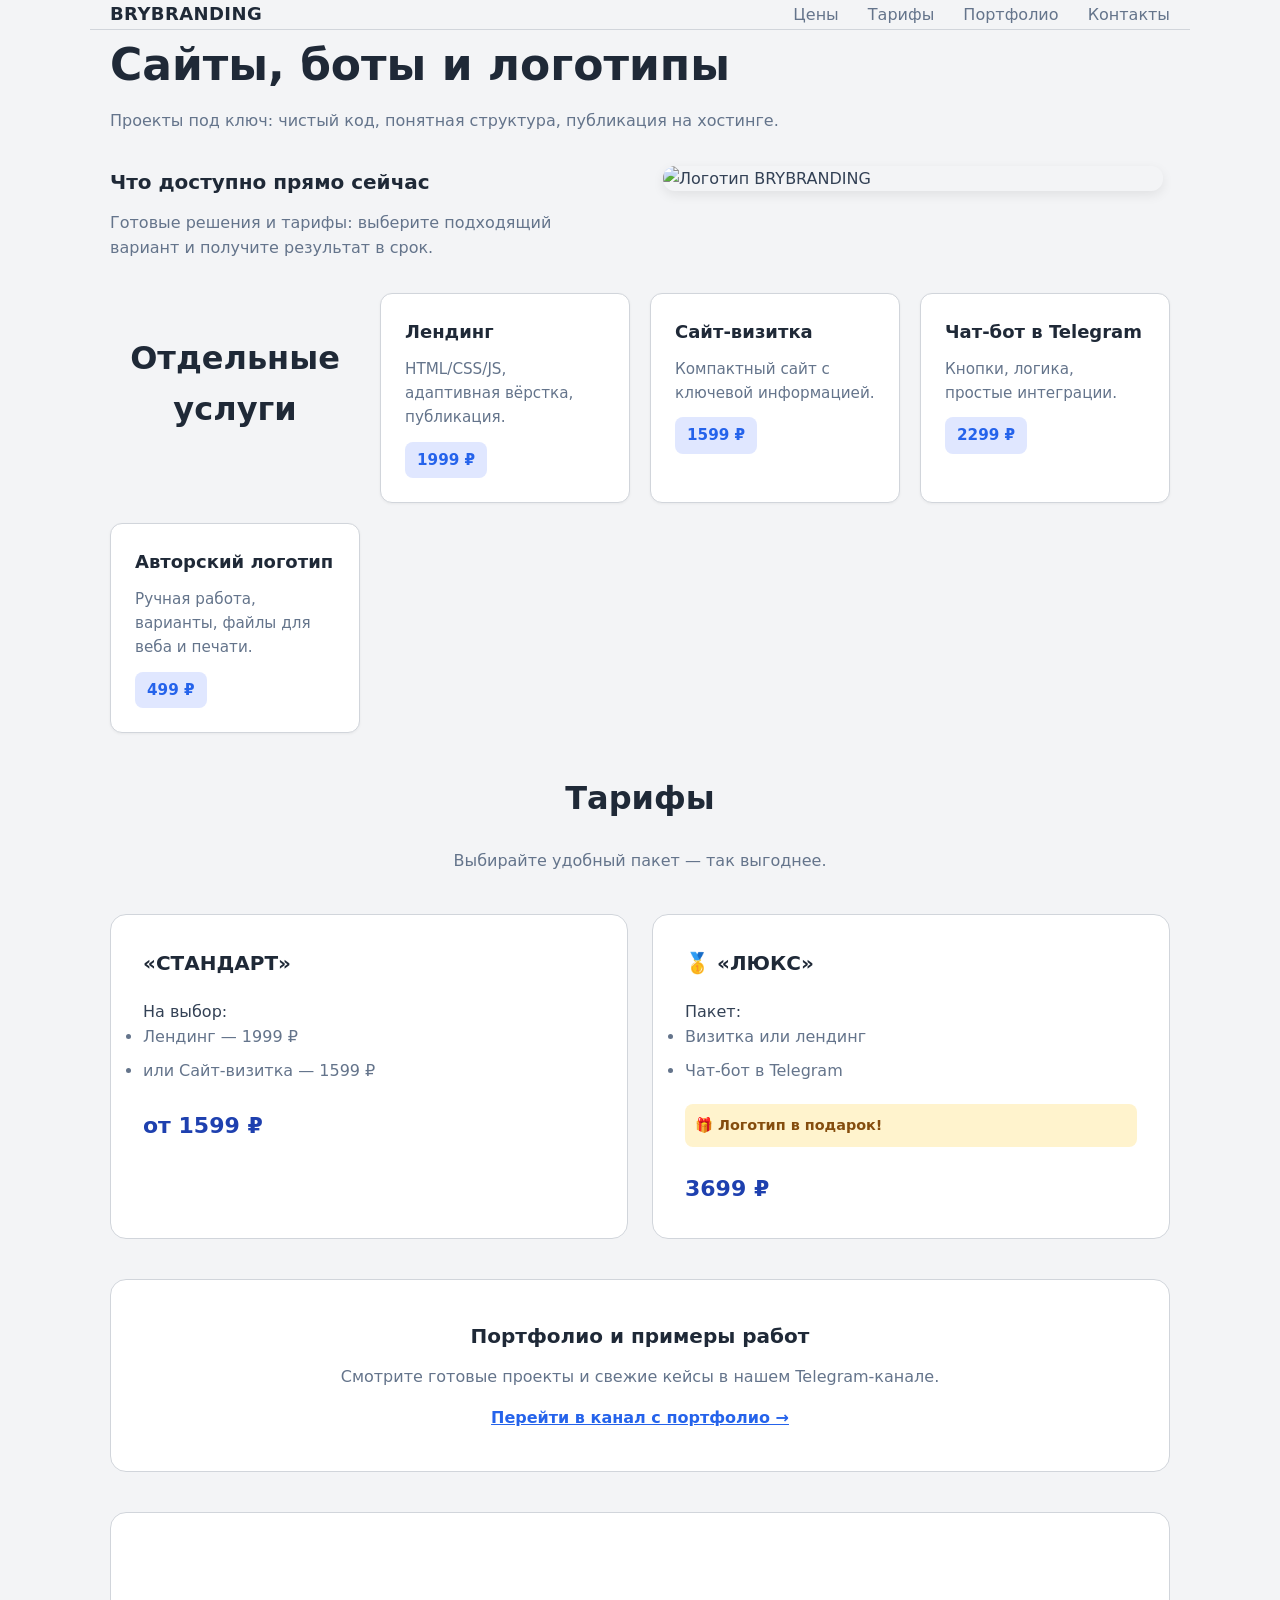
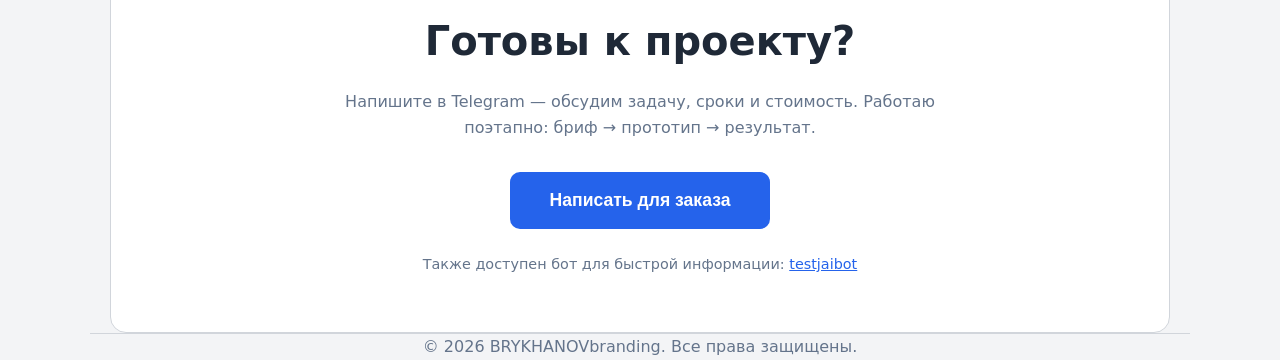
==== index.html @ 76c423c1 "Update index.html" ====
<!DOCTYPE html>
<html lang="ru">
  <head>
    <meta charset="UTF-8" />
    <meta name="viewport" content="width=device-width, initial-scale=1.0" />
    <title>BRYBRANDING — сайты, боты, логотипы</title>
    <style>
      :root {
        --primary: #2563eb;
        --secondary: #1e40af;
        --bg: #f3f4f6;
        --card-bg: #ffffff;
        --text: #334155;
        --text-light: #64748b;
        --border: #d1d5db;
        --gray-dark: #1f2937;
      }

      * { box-sizing: border-box; margin: 0; padding: 0; }

      body {
        font-family: system-ui, -apple-system, Segoe UI, Roboto, Arial, sans-serif;
        background: var(--bg);
        color: var(--text);
        line-height: 1.6;
      }

      .container { max-width: 1100px; margin: 0 auto; padding: 0 20px; }

      header {
        padding: 16px 0;
        display: flex;
        justify-content: space-between;
        align-items: center;
        border-bottom: 1px solid var(--border);
        margin-bottom: 32px;
      }

      .logo {
        font-weight: 700;
        font-size: 1.125rem;
        color: var(--gray-dark);
        letter-spacing: 0.4px;
      }

      nav a {
        margin-left: 24px;
        text-decoration: none;
        color: var(--text-light);
        font-weight: 500;
        transition: color 0.2s;
      }

      nav a:hover { color: var(--primary); }

      h1 {
        font-size: clamp(2rem, 5vw, 2.75rem);
        color: var(--gray-dark);
        margin-bottom: 8px;
      }

      h2 {
        font-size: clamp(1.5rem, 4vw, 2rem);
        color: var(--gray-dark);
        text-align: center;
        margin: 40px 0 24px;
      }

      /* Hero-блок: две колонки, на мобильных — одна */
      .hero {
        display: grid;
        grid-template-columns: 1fr 1fr;
        gap: 32px;
        margin-top: 32px;
        align-items: start;
      }

      @media (max-width: 768px) {
        .hero { grid-template-columns: 1fr; }
      }

      .hero-text h3 {
        color: var(--gray-dark);
        font-size: 1.25rem;
        margin-bottom: 12px;
      }

      .hero-text p {
        color: var(--text-light);
      }

      /* Контейнер для картинки — центрирует её */
      .hero-image-wrapper {
        width: 100%;
        display: flex;
        justify-content: center;
      }

      /* Сама картинка — не шире 500px, сохраняет пропорции */
      .hero-image {
        width: 100%;
        max-width: 500px;
        height: auto;
        border-radius: 12px;
        box-shadow: 0 4px 12px rgba(0,0,0,0.08);
      }

      .features {
        display: grid;
        grid-template-columns: repeat(auto-fit, minmax(240px, 1fr));
        gap: 20px;
        margin-top: 32px;
      }

      .feature-card {
        background: var(--card-bg);
        padding: 24px;
        border-radius: 12px;
        box-shadow: 0 1px 3px rgba(0,0,0,0.05);
        border: 1px solid var(--border);
      }

      .feature-card h3 {
        color: var(--gray-dark);
        font-size: 1.125rem;
        margin-bottom: 10px;
      }

      .price-tag {
        display: inline-block;
        background: #e0e7ff;
        color: var(--primary);
        padding: 6px 12px;
        border-radius: 8px;
        font-weight: 700;
        font-size: 0.95rem;
        margin-top: 12px;
      }

      .tariffs {
        display: grid;
        grid-template-columns: repeat(auto-fit, minmax(300px, 1fr));
        gap: 24px;
        margin: 40px 0;
      }

      .tariff-card {
        background: var(--card-bg);
        padding: 32px;
        border-radius: 16px;
        border: 1px solid var(--border);
        height: 100%;
      }

      .tariff-title {
        font-size: 1.25rem;
        font-weight: 700;
        color: var(--gray-dark);
        margin-bottom: 20px;
      }

      .tariff-list li {
        color: var(--text-light);
        margin-bottom: 8px;
      }

      .tariff-price {
        font-size: 1.375rem;
        font-weight: 700;
        color: var(--secondary);
        margin-top: 24px;
      }

      .tariff-bonus {
        margin-top: 20px;
        padding: 10px;
        background: #fff3cd;
        color: #854d0e;
        border-radius: 8px;
        font-weight: 600;
        font-size: 0.9rem;
      }

      .portfolio-block {
        text-align: center;
        padding: 40px;
        background: var(--card-bg);
        border-radius: 16px;
        border: 1px solid var(--border);
        margin: 40px 0;
      }

      .portfolio-block h3 {
        color: var(--gray-dark);
        font-size: 1.25rem;
        margin-bottom: 12px;
      }

      .portfolio-block a {
        color: var(--primary);
        text-decoration: underline;
        font-weight: 600;
      }

      .cta-section {
        text-align: center;
        padding: 56px 20px;
        background: var(--card-bg);
        border-radius: 16px;
        border: 1px solid var(--border);
        margin-top: 40px;
      }

      .cta-title {
        font-size: 2.5rem;
        font-weight: 700;
        color: var(--gray-dark);
        margin-bottom: 16px;
      }

      .cta-subtitle {
        color: var(--text-light);
        max-width: 640px;
        margin: 0 auto 32px auto;
      }

      button {
        background: var(--primary);
        color: white;
        border: none;
        padding: 18px 40px;
        border-radius: 10px;
        font-size: 1.1rem;
        font-weight: 600;
        cursor: pointer;
        transition: background 0.2s, transform 0.1s;
      }

      button:hover { background: var(--secondary); transform: translateY(-1px); }

      footer {
        padding: 40px 0;
        text-align: center;
        color: var(--text-light);
        border-top: 1px solid var(--border);
        margin-top: 40px;
      }
    </style>
  </head>
  <body>
    <header class="container">
      <div class="logo">BRYBRANDING</div>
      <nav>
        <a href="#prices">Цены</a>
        <a href="#tariffs">Тарифы</a>
        <a href="#portfolio">Портфолио</a>
        <a href="#contacts">Контакты</a>
      </nav>
    </header>

    <main class="container">
      <section>
        <h1>Сайты, боты и логотипы</h1>
        <p style="color: var(--text-light);">Проекты под ключ: чистый код, понятная структура, публикация на хостинге.</p>

        <!-- Hero с картинкой -->
        <div class="hero">
          <div class="hero-text">
            <h3>Что доступно прямо сейчас</h3>
            <p style="color: var(--text-light); margin-top: 12px;">
              Готовые решения и тарифы: выберите подходящий вариант и получите результат в срок.
            </p>
          </div>
          <div class="hero-image-wrapper">
            <!-- ВАЖНО: проверь имя файла и папку, как ниже в инструкции -->
            <img 
              src="images/IMG_2584.jpeg" 
              alt="Логотип BRYBRANDING" 
              class="hero-image"
            >
          </div>
        </div>

        <section id="prices" class="features">
          <h2>Отдельные услуги</h2>
          <article class="feature-card">
            <h3>Лендинг</h3>
            <p style="color: var(--text-light); font-size: 0.95rem;">HTML/CSS/JS, адаптивная вёрстка, публикация.</p>
            <div class="price-tag">1999 ₽</div>
          </article>
          <article class="feature-card">
            <h3>Сайт‑визитка</h3>
            <p style="color: var(--text-light); font-size: 0.95rem;">Компактный сайт с ключевой информацией.</p>
            <div class="price-tag">1599 ₽</div>
          </article>
          <article class="feature-card">
            <h3>Чат‑бот в Telegram</h3>
            <p style="color: var(--text-light); font-size: 0.95rem;">Кнопки, логика, простые интеграции.</p>
            <div class="price-tag">2299 ₽</div>
          </article>
          <article class="feature-card">
            <h3>Авторский логотип</h3>
            <p style="color: var(--text-light); font-size: 0.95rem;">Ручная работа, варианты, файлы для веба и печати.</p>
            <div class="price-tag">499 ₽</div>
          </article>
        </section>

        <section id="tariffs">
          <h2>Тарифы</h2>
          <p style="text-align:center; color:var(--text-light);">Выбирайте удобный пакет — так выгоднее.</p>
          <div class="tariffs">
            <article class="tariff-card">
              <div class="tariff-title">«СТАНДАРТ»</div>
              <p>На выбор:</p>
              <ul class="tariff-list">
                <li>Лендинг — 1999 ₽</li>
                <li>или Сайт‑визитка — 1599 ₽</li>
              </ul>
              <div class="tariff-price">от 1599 ₽</div>
            </article>
            <article class="tariff-card">
              <div class="tariff-title">🥇 «ЛЮКС»</div>
              <p>Пакет:</p>
              <ul class="tariff-list">
                <li>Визитка или лендинг</li>
                <li>Чат‑бот в Telegram</li>
              </ul>
              <div class="tariff-bonus">🎁 Логотип в подарок!</div>
              <div class="tariff-price">3699 ₽</div>
            </article>
          </div>
        </section>

        <section id="portfolio">
          <div class="portfolio-block">
            <h3>Портфолио и примеры работ</h3>
            <p style="color:var(--text-light); margin-bottom:1rem;">Смотрите готовые проекты и свежие кейсы в нашем Telegram‑канале.</p>
            <a href="https://t.me/BRYUKHANOVbrand" target="_blank">Перейти в канал с портфолио →</a>
          </div>
        </section>

        <section id="contacts" class="cta-section">
          <h2 class="cta-title">Готовы к проекту?</h2>
          <p class="cta-subtitle">Напишите в Telegram — обсудим задачу, сроки и стоимость. Работаю поэтапно: бриф → прототип → результат.</p>
          <a href="https://t.me/BRYBRANDING" target="_blank" style="display:inline-block;">
            <button>Написать для заказа</button>
          </a>
          <p style="margin-top:1.5rem; font-size:0.9rem; color:var(--text-light);">
            Также доступен бот для быстрой информации: <a href="https://t.me/testjaibot" target="_blank" style="color:var(--primary);">testjaibot</a>
          </p>
        </section>
      </section>
    </main>

    <footer class="container">
      <p>&copy; 2026 BRYKHANOVbranding. Все права защищены.</p>
    </footer>
  </body>
</html>
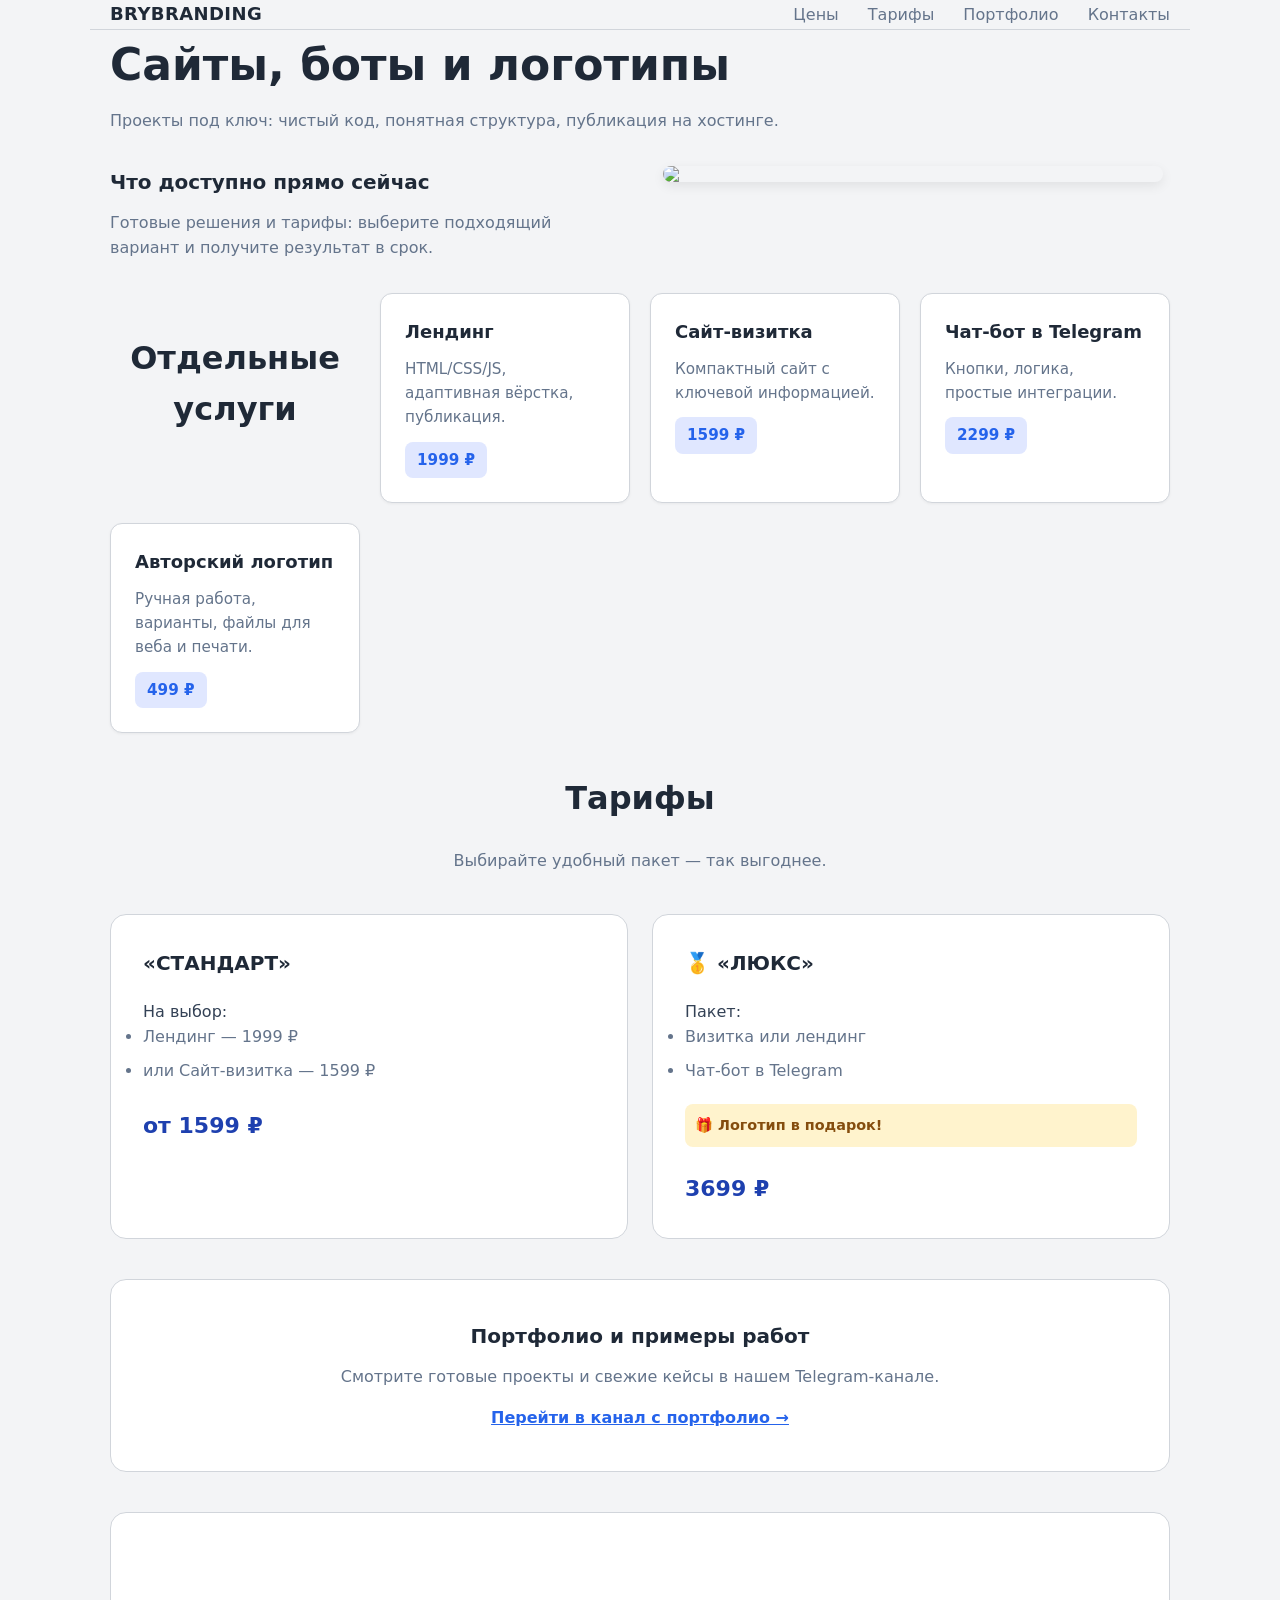
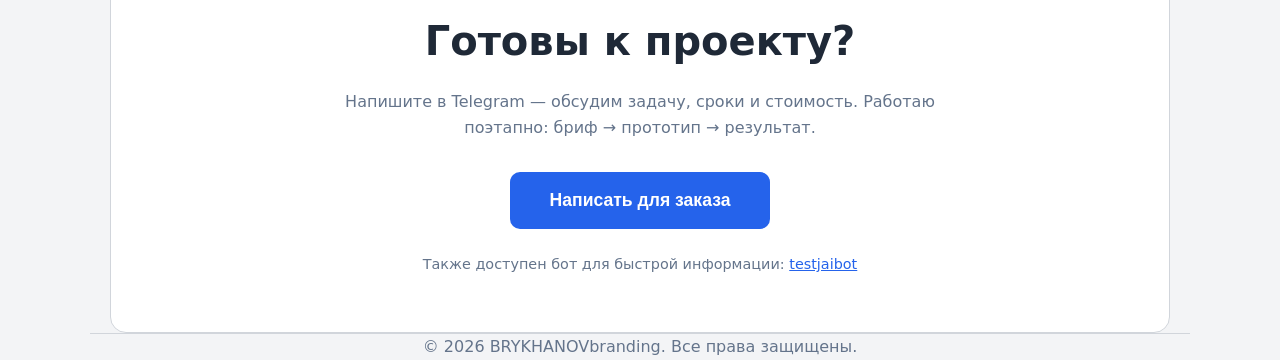
==== commit 3cfdbead: "Update index.html" ====
--- a/index.html
+++ b/index.html
@@ -275,7 +275,6 @@
             <!-- ВАЖНО: проверь имя файла и папку, как ниже в инструкции -->
             <img 
               src="images/IMG_2584.jpeg" 
-              alt="Логотип BRYBRANDING" 
               class="hero-image"
             >
           </div>
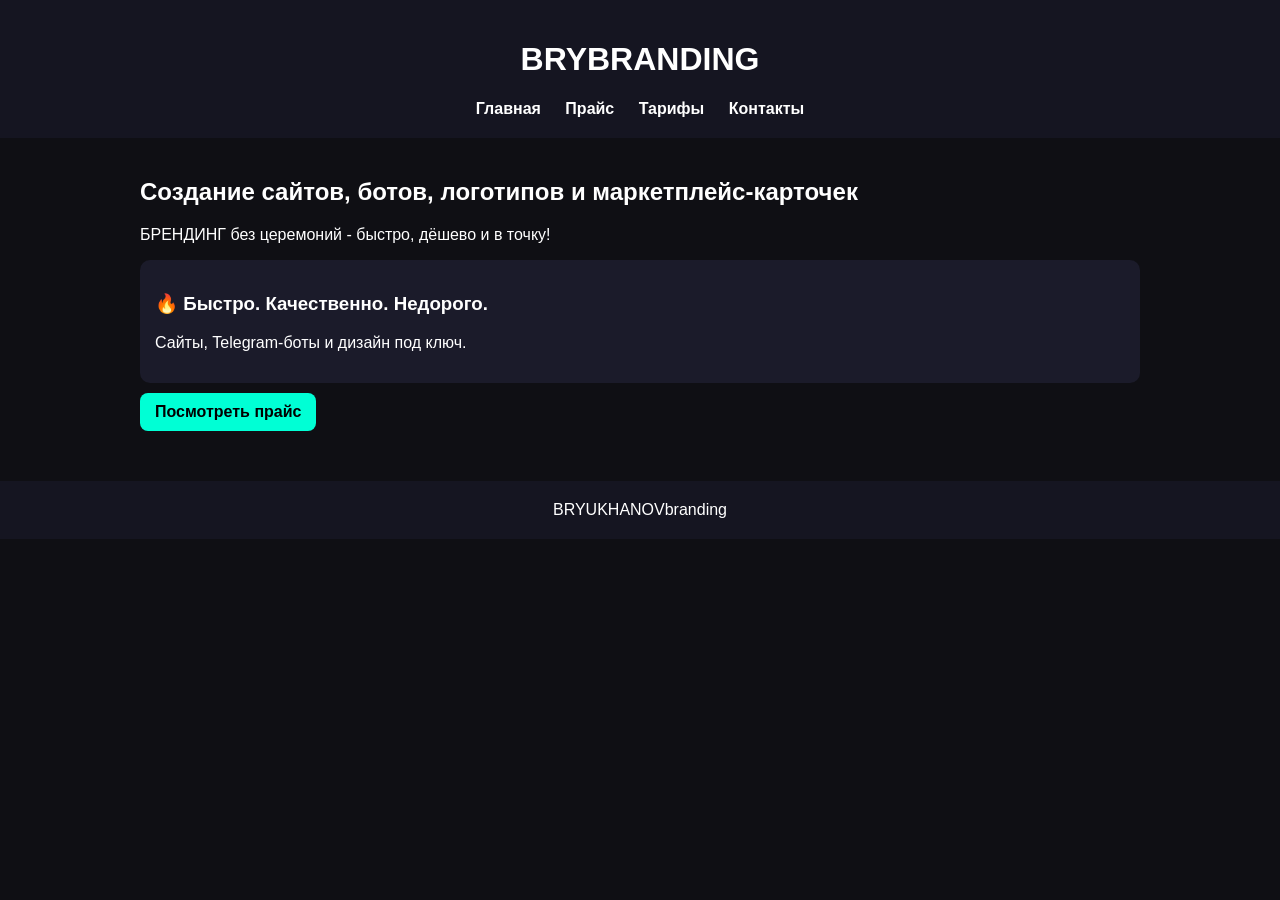
==== commit 0afc8d14: "Create index.html" ====
--- a/index.html
+++ b/index.html
@@ -1,358 +1,37 @@
 <!DOCTYPE html>
 <html lang="ru">
-  <head>
-    <meta charset="UTF-8" />
-    <meta name="viewport" content="width=device-width, initial-scale=1.0" />
-    <title>BRYBRANDING — сайты, боты, логотипы</title>
-    <style>
-      :root {
-        --primary: #2563eb;
-        --secondary: #1e40af;
-        --bg: #f3f4f6;
-        --card-bg: #ffffff;
-        --text: #334155;
-        --text-light: #64748b;
-        --border: #d1d5db;
-        --gray-dark: #1f2937;
-      }
+<head>
+    <meta charset="UTF-8">
+    <title>BRYBRANDING</title>
+    <link rel="stylesheet" href="style.css">
+</head>
+<body>
 
-      * { box-sizing: border-box; margin: 0; padding: 0; }
+<header>
+    <h1>BRYBRANDING</h1>
+    <nav>
+        <a href="index.html">Главная</a>
+        <a href="prices.html">Прайс</a>
+        <a href="tariffs.html">Тарифы</a>
+        <a href="contacts.html">Контакты</a>
+    </nav>
+</header>
 
-      body {
-        font-family: system-ui, -apple-system, Segoe UI, Roboto, Arial, sans-serif;
-        background: var(--bg);
-        color: var(--text);
-        line-height: 1.6;
-      }
+<div class="container">
+    <h2>Создание сайтов, ботов, логотипов и маркетплейс-карточек</h2>
+    <p>БРЕНДИНГ без церемоний - быстро, дёшево и в точку!</p>
 
-      .container { max-width: 1100px; margin: 0 auto; padding: 0 20px; }
+    <div class="card">
+        <h3>🔥 Быстро. Качественно. Недорого.</h3>
+        <p>Сайты, Telegram-боты и дизайн под ключ.</p>
+    </div>
 
-      header {
-        padding: 16px 0;
-        display: flex;
-        justify-content: space-between;
-        align-items: center;
-        border-bottom: 1px solid var(--border);
-        margin-bottom: 32px;
-      }
+    <a class="button" href="prices.html">Посмотреть прайс</a>
+</div>
 
-      .logo {
-        font-weight: 700;
-        font-size: 1.125rem;
-        color: var(--gray-dark);
-        letter-spacing: 0.4px;
-      }
+<footer>
+     BRYUKHANOVbranding
+</footer>
 
-      nav a {
-        margin-left: 24px;
-        text-decoration: none;
-        color: var(--text-light);
-        font-weight: 500;
-        transition: color 0.2s;
-      }
-
-      nav a:hover { color: var(--primary); }
-
-      h1 {
-        font-size: clamp(2rem, 5vw, 2.75rem);
-        color: var(--gray-dark);
-        margin-bottom: 8px;
-      }
-
-      h2 {
-        font-size: clamp(1.5rem, 4vw, 2rem);
-        color: var(--gray-dark);
-        text-align: center;
-        margin: 40px 0 24px;
-      }
-
-      /* Hero-блок: две колонки, на мобильных — одна */
-      .hero {
-        display: grid;
-        grid-template-columns: 1fr 1fr;
-        gap: 32px;
-        margin-top: 32px;
-        align-items: start;
-      }
-
-      @media (max-width: 768px) {
-        .hero { grid-template-columns: 1fr; }
-      }
-
-      .hero-text h3 {
-        color: var(--gray-dark);
-        font-size: 1.25rem;
-        margin-bottom: 12px;
-      }
-
-      .hero-text p {
-        color: var(--text-light);
-      }
-
-      /* Контейнер для картинки — центрирует её */
-      .hero-image-wrapper {
-        width: 100%;
-        display: flex;
-        justify-content: center;
-      }
-
-      /* Сама картинка — не шире 500px, сохраняет пропорции */
-      .hero-image {
-        width: 100%;
-        max-width: 500px;
-        height: auto;
-        border-radius: 12px;
-        box-shadow: 0 4px 12px rgba(0,0,0,0.08);
-      }
-
-      .features {
-        display: grid;
-        grid-template-columns: repeat(auto-fit, minmax(240px, 1fr));
-        gap: 20px;
-        margin-top: 32px;
-      }
-
-      .feature-card {
-        background: var(--card-bg);
-        padding: 24px;
-        border-radius: 12px;
-        box-shadow: 0 1px 3px rgba(0,0,0,0.05);
-        border: 1px solid var(--border);
-      }
-
-      .feature-card h3 {
-        color: var(--gray-dark);
-        font-size: 1.125rem;
-        margin-bottom: 10px;
-      }
-
-      .price-tag {
-        display: inline-block;
-        background: #e0e7ff;
-        color: var(--primary);
-        padding: 6px 12px;
-        border-radius: 8px;
-        font-weight: 700;
-        font-size: 0.95rem;
-        margin-top: 12px;
-      }
-
-      .tariffs {
-        display: grid;
-        grid-template-columns: repeat(auto-fit, minmax(300px, 1fr));
-        gap: 24px;
-        margin: 40px 0;
-      }
-
-      .tariff-card {
-        background: var(--card-bg);
-        padding: 32px;
-        border-radius: 16px;
-        border: 1px solid var(--border);
-        height: 100%;
-      }
-
-      .tariff-title {
-        font-size: 1.25rem;
-        font-weight: 700;
-        color: var(--gray-dark);
-        margin-bottom: 20px;
-      }
-
-      .tariff-list li {
-        color: var(--text-light);
-        margin-bottom: 8px;
-      }
-
-      .tariff-price {
-        font-size: 1.375rem;
-        font-weight: 700;
-        color: var(--secondary);
-        margin-top: 24px;
-      }
-
-      .tariff-bonus {
-        margin-top: 20px;
-        padding: 10px;
-        background: #fff3cd;
-        color: #854d0e;
-        border-radius: 8px;
-        font-weight: 600;
-        font-size: 0.9rem;
-      }
-
-      .portfolio-block {
-        text-align: center;
-        padding: 40px;
-        background: var(--card-bg);
-        border-radius: 16px;
-        border: 1px solid var(--border);
-        margin: 40px 0;
-      }
-
-      .portfolio-block h3 {
-        color: var(--gray-dark);
-        font-size: 1.25rem;
-        margin-bottom: 12px;
-      }
-
-      .portfolio-block a {
-        color: var(--primary);
-        text-decoration: underline;
-        font-weight: 600;
-      }
-
-      .cta-section {
-        text-align: center;
-        padding: 56px 20px;
-        background: var(--card-bg);
-        border-radius: 16px;
-        border: 1px solid var(--border);
-        margin-top: 40px;
-      }
-
-      .cta-title {
-        font-size: 2.5rem;
-        font-weight: 700;
-        color: var(--gray-dark);
-        margin-bottom: 16px;
-      }
-
-      .cta-subtitle {
-        color: var(--text-light);
-        max-width: 640px;
-        margin: 0 auto 32px auto;
-      }
-
-      button {
-        background: var(--primary);
-        color: white;
-        border: none;
-        padding: 18px 40px;
-        border-radius: 10px;
-        font-size: 1.1rem;
-        font-weight: 600;
-        cursor: pointer;
-        transition: background 0.2s, transform 0.1s;
-      }
-
-      button:hover { background: var(--secondary); transform: translateY(-1px); }
-
-      footer {
-        padding: 40px 0;
-        text-align: center;
-        color: var(--text-light);
-        border-top: 1px solid var(--border);
-        margin-top: 40px;
-      }
-    </style>
-  </head>
-  <body>
-    <header class="container">
-      <div class="logo">BRYBRANDING</div>
-      <nav>
-        <a href="#prices">Цены</a>
-        <a href="#tariffs">Тарифы</a>
-        <a href="#portfolio">Портфолио</a>
-        <a href="#contacts">Контакты</a>
-      </nav>
-    </header>
-
-    <main class="container">
-      <section>
-        <h1>Сайты, боты и логотипы</h1>
-        <p style="color: var(--text-light);">Проекты под ключ: чистый код, понятная структура, публикация на хостинге.</p>
-
-        <!-- Hero с картинкой -->
-        <div class="hero">
-          <div class="hero-text">
-            <h3>Что доступно прямо сейчас</h3>
-            <p style="color: var(--text-light); margin-top: 12px;">
-              Готовые решения и тарифы: выберите подходящий вариант и получите результат в срок.
-            </p>
-          </div>
-          <div class="hero-image-wrapper">
-            <!-- ВАЖНО: проверь имя файла и папку, как ниже в инструкции -->
-            <img 
-              src="images/IMG_2584.jpeg" 
-              class="hero-image"
-            >
-          </div>
-        </div>
-
-        <section id="prices" class="features">
-          <h2>Отдельные услуги</h2>
-          <article class="feature-card">
-            <h3>Лендинг</h3>
-            <p style="color: var(--text-light); font-size: 0.95rem;">HTML/CSS/JS, адаптивная вёрстка, публикация.</p>
-            <div class="price-tag">1999 ₽</div>
-          </article>
-          <article class="feature-card">
-            <h3>Сайт‑визитка</h3>
-            <p style="color: var(--text-light); font-size: 0.95rem;">Компактный сайт с ключевой информацией.</p>
-            <div class="price-tag">1599 ₽</div>
-          </article>
-          <article class="feature-card">
-            <h3>Чат‑бот в Telegram</h3>
-            <p style="color: var(--text-light); font-size: 0.95rem;">Кнопки, логика, простые интеграции.</p>
-            <div class="price-tag">2299 ₽</div>
-          </article>
-          <article class="feature-card">
-            <h3>Авторский логотип</h3>
-            <p style="color: var(--text-light); font-size: 0.95rem;">Ручная работа, варианты, файлы для веба и печати.</p>
-            <div class="price-tag">499 ₽</div>
-          </article>
-        </section>
-
-        <section id="tariffs">
-          <h2>Тарифы</h2>
-          <p style="text-align:center; color:var(--text-light);">Выбирайте удобный пакет — так выгоднее.</p>
-          <div class="tariffs">
-            <article class="tariff-card">
-              <div class="tariff-title">«СТАНДАРТ»</div>
-              <p>На выбор:</p>
-              <ul class="tariff-list">
-                <li>Лендинг — 1999 ₽</li>
-                <li>или Сайт‑визитка — 1599 ₽</li>
-              </ul>
-              <div class="tariff-price">от 1599 ₽</div>
-            </article>
-            <article class="tariff-card">
-              <div class="tariff-title">🥇 «ЛЮКС»</div>
-              <p>Пакет:</p>
-              <ul class="tariff-list">
-                <li>Визитка или лендинг</li>
-                <li>Чат‑бот в Telegram</li>
-              </ul>
-              <div class="tariff-bonus">🎁 Логотип в подарок!</div>
-              <div class="tariff-price">3699 ₽</div>
-            </article>
-          </div>
-        </section>
-
-        <section id="portfolio">
-          <div class="portfolio-block">
-            <h3>Портфолио и примеры работ</h3>
-            <p style="color:var(--text-light); margin-bottom:1rem;">Смотрите готовые проекты и свежие кейсы в нашем Telegram‑канале.</p>
-            <a href="https://t.me/BRYUKHANOVbrand" target="_blank">Перейти в канал с портфолио →</a>
-          </div>
-        </section>
-
-        <section id="contacts" class="cta-section">
-          <h2 class="cta-title">Готовы к проекту?</h2>
-          <p class="cta-subtitle">Напишите в Telegram — обсудим задачу, сроки и стоимость. Работаю поэтапно: бриф → прототип → результат.</p>
-          <a href="https://t.me/BRYBRANDING" target="_blank" style="display:inline-block;">
-            <button>Написать для заказа</button>
-          </a>
-          <p style="margin-top:1.5rem; font-size:0.9rem; color:var(--text-light);">
-            Также доступен бот для быстрой информации: <a href="https://t.me/testjaibot" target="_blank" style="color:var(--primary);">testjaibot</a>
-          </p>
-        </section>
-      </section>
-    </main>
-
-    <footer class="container">
-      <p>&copy; 2026 BRYKHANOVbranding. Все права защищены.</p>
-    </footer>
-  </body>
+</body>
 </html>
--- a/style.css
+++ b/style.css
@@ -0,0 +1,59 @@
+body {
+    margin: 0;
+    font-family: Arial, sans-serif;
+    background: #0f0f14;
+    color: #ffffff;
+}
+
+header {
+    background: #151521;
+    padding: 20px;
+    text-align: center;
+
+}
+
+nav a {
+    color: white;
+    margin: 0 10px;
+    text-decoration: none;
+    font-weight: bold;
+}
+
+nav a:hover {
+    color: #00ffd5;
+}
+
+.container {
+    padding: 20px;
+    max-width: 1000px;
+    margin: auto;
+}
+
+.card {
+    background: #1b1b2a;
+    padding: 15px;
+    margin: 10px 0;
+    border-radius: 10px;
+}
+
+.price {
+    color: #00ffd5;
+    font-weight: bold;
+}
+
+footer {
+    text-align: center;
+    padding: 20px;
+    background: #151521;
+    margin-top: 30px;
+}
+
+.button {
+    display: inline-block;
+    padding: 10px 15px;
+    background: #00ffd5;
+    color: black;
+    border-radius: 8px;
+    text-decoration: none;
+    font-weight: bold;
+}
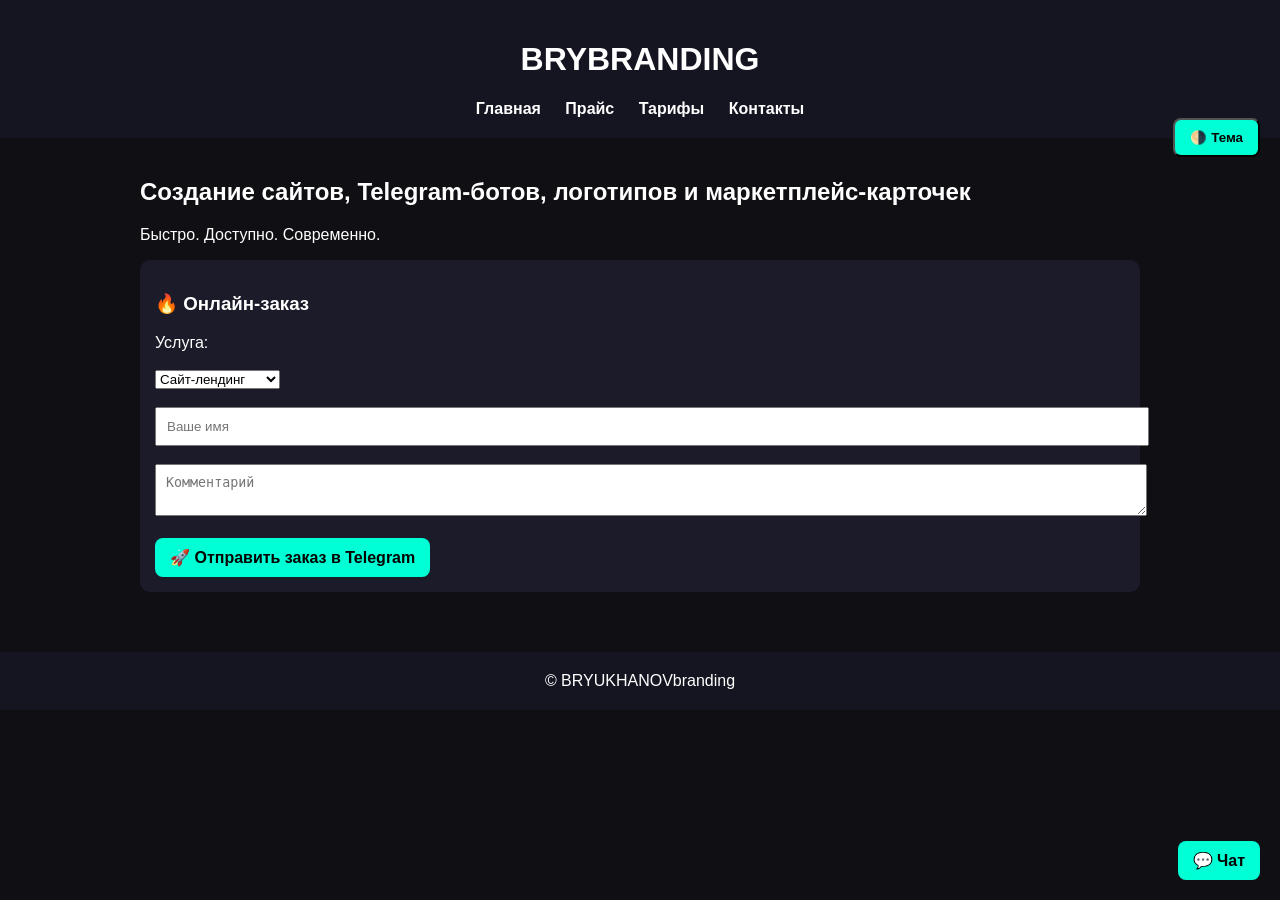
==== commit c14fbacc: "Update index.html" ====
--- a/index.html
+++ b/index.html
@@ -5,33 +5,112 @@
     <title>BRYBRANDING</title>
     <link rel="stylesheet" href="style.css">
 </head>
+
 <body>
 
 <header>
     <h1>BRYBRANDING</h1>
+
     <nav>
         <a href="index.html">Главная</a>
         <a href="prices.html">Прайс</a>
         <a href="tariffs.html">Тарифы</a>
         <a href="contacts.html">Контакты</a>
     </nav>
+
+    <!-- 🌗 КНОПКА ТЕМЫ -->
+    <button onclick="toggleTheme()" class="button" style="float:right;">
+        🌗 Тема
+    </button>
 </header>
 
 <div class="container">
-    <h2>Создание сайтов, ботов, логотипов и маркетплейс-карточек</h2>
-    <p>БРЕНДИНГ без церемоний - быстро, дёшево и в точку!</p>
+
+    <h2>Создание сайтов, Telegram-ботов, логотипов и маркетплейс-карточек</h2>
+    <p>Быстро. Доступно. Современно.</p>
 
     <div class="card">
-        <h3>🔥 Быстро. Качественно. Недорого.</h3>
-        <p>Сайты, Telegram-боты и дизайн под ключ.</p>
+        <h3>🔥 Онлайн-заказ</h3>
+
+        <label>Услуга:</label><br><br>
+        <select id="service">
+            <option value="Сайт-лендинг - 1999 ₽">Сайт-лендинг</option>
+            <option value="Сайт-визитка - 1699 ₽">Сайт-визитка</option>
+            <option value="Telegram бот - 2599 ₽">Telegram бот</option>
+            <option value="Логотип - 499 ₽">Логотип</option>
+            <option value="Карточка товара - 500 ₽">Карточка товара</option>
+        </select>
+
+        <br><br>
+
+        <input id="name" type="text" placeholder="Ваше имя" style="width:100%; padding:10px;">
+        <br><br>
+
+        <textarea id="comment" placeholder="Комментарий" style="width:100%; padding:10px;"></textarea>
+
+        <br><br>
+
+        <a class="button" id="orderBtn" target="_blank">
+            🚀 Отправить заказ в Telegram
+        </a>
     </div>
 
-    <a class="button" href="prices.html">Посмотреть прайс</a>
 </div>
 
+<!-- 💬 КНОПКА ЧАТА -->
+<a class="button"
+   href="https://t.me/BRYBRANDING"
+   target="_blank"
+   style="position:fixed; bottom:20px; right:20px;">
+   💬 Чат
+</a>
+
 <footer>
-     BRYUKHANOVbranding
+    © BRYUKHANOVbranding
 </footer>
+
+<!-- ⚙️ JS -->
+<script>
+function toggleTheme() {
+    document.body.classList.toggle("light");
+
+    if (document.body.classList.contains("light")) {
+        localStorage.setItem("theme", "light");
+    } else {
+        localStorage.setItem("theme", "dark");
+    }
+}
+
+window.onload = function () {
+    const theme = localStorage.getItem("theme");
+    if (theme === "light") {
+        document.body.classList.add("light");
+    }
+
+    updateTelegramLink();
+};
+
+function updateTelegramLink() {
+    const service = document.getElementById("service");
+    const name = document.getElementById("name");
+    const comment = document.getElementById("comment");
+
+    const text =
+`🛒 НОВЫЙ ЗАКАЗ BRYBRANDING
+------------------------
+📌 Услуга: ${service.value}
+👤 Имя: ${name.value}
+📝 Комментарий: ${comment.value}`;
+
+    const url = "https://t.me/BRYBRANDING?text=" + encodeURIComponent(text);
+
+    document.getElementById("orderBtn").href = url;
+}
+
+document.getElementById("service").addEventListener("change", updateTelegramLink);
+document.getElementById("name").addEventListener("input", updateTelegramLink);
+document.getElementById("comment").addEventListener("input", updateTelegramLink);
+</script>
 
 </body>
 </html>
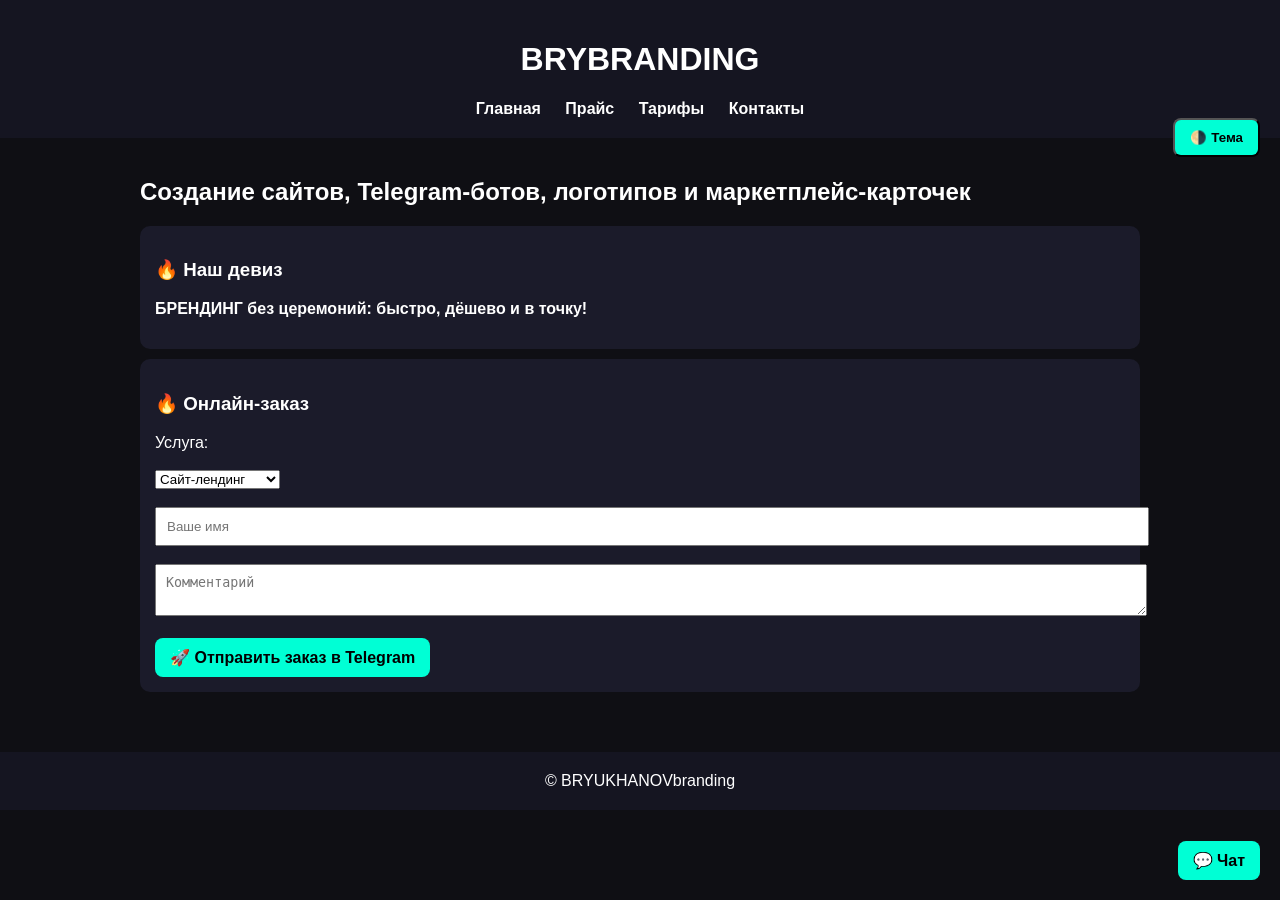
==== commit 801ef062: "Update index.html" ====
--- a/index.html
+++ b/index.html
@@ -27,7 +27,10 @@
 <div class="container">
 
     <h2>Создание сайтов, Telegram-ботов, логотипов и маркетплейс-карточек</h2>
-    <p>Быстро. Доступно. Современно.</p>
+    <div class="card">
+    <h3>🔥 Наш девиз</h3>
+    <p><b>БРЕНДИНГ без церемоний: быстро, дёшево и в точку!</b></p>
+</div>
 
     <div class="card">
         <h3>🔥 Онлайн-заказ</h3>
--- a/style.css
+++ b/style.css
@@ -57,3 +57,83 @@
     text-decoration: none;
     font-weight: bold;
 }
+/* ===== ТЕМА (по умолчанию тёмная) ===== */
+
+:root {
+    --bg: #0f0f14;
+    --card: #1b1b2a;
+    --text: #ffffff;
+    --accent: #00ffd5;
+    --header: #151521;
+}
+
+/* Светлая тема */
+body.light {
+    --bg: #e6e6e6;
+    --card: #ffffff;
+    --text: #111111;
+    --accent: #0077ff;
+    --header: #d9d9d9;
+}
+
+/* ===== ПРИМЕНЕНИЕ ПЕРЕМЕННЫХ ===== */
+
+body {
+    margin: 0;
+    font-family: Arial, sans-serif;
+    background: var(--bg);
+    color: var(--text);
+    transition: 0.3s ease;
+}
+
+header {
+    background: var(--header);
+    padding: 20px;
+    text-align: center;
+}
+
+nav a {
+    color: var(--text);
+    margin: 0 10px;
+    text-decoration: none;
+    font-weight: bold;
+}
+
+nav a:hover {
+    color: var(--accent);
+}
+
+.container {
+    padding: 20px;
+    max-width: 1000px;
+    margin: auto;
+}
+
+.card {
+    background: var(--card);
+    padding: 15px;
+    margin: 10px 0;
+    border-radius: 10px;
+}
+
+.price {
+    color: var(--accent);
+    font-weight: bold;
+}
+
+footer {
+    text-align: center;
+    padding: 20px;
+    background: var(--header);
+    margin-top: 30px;
+}
+
+.button {
+    display: inline-block;
+    padding: 10px 15px;
+    background: var(--accent);
+    color: black;
+    border-radius: 8px;
+    text-decoration: none;
+    font-weight: bold;
+}
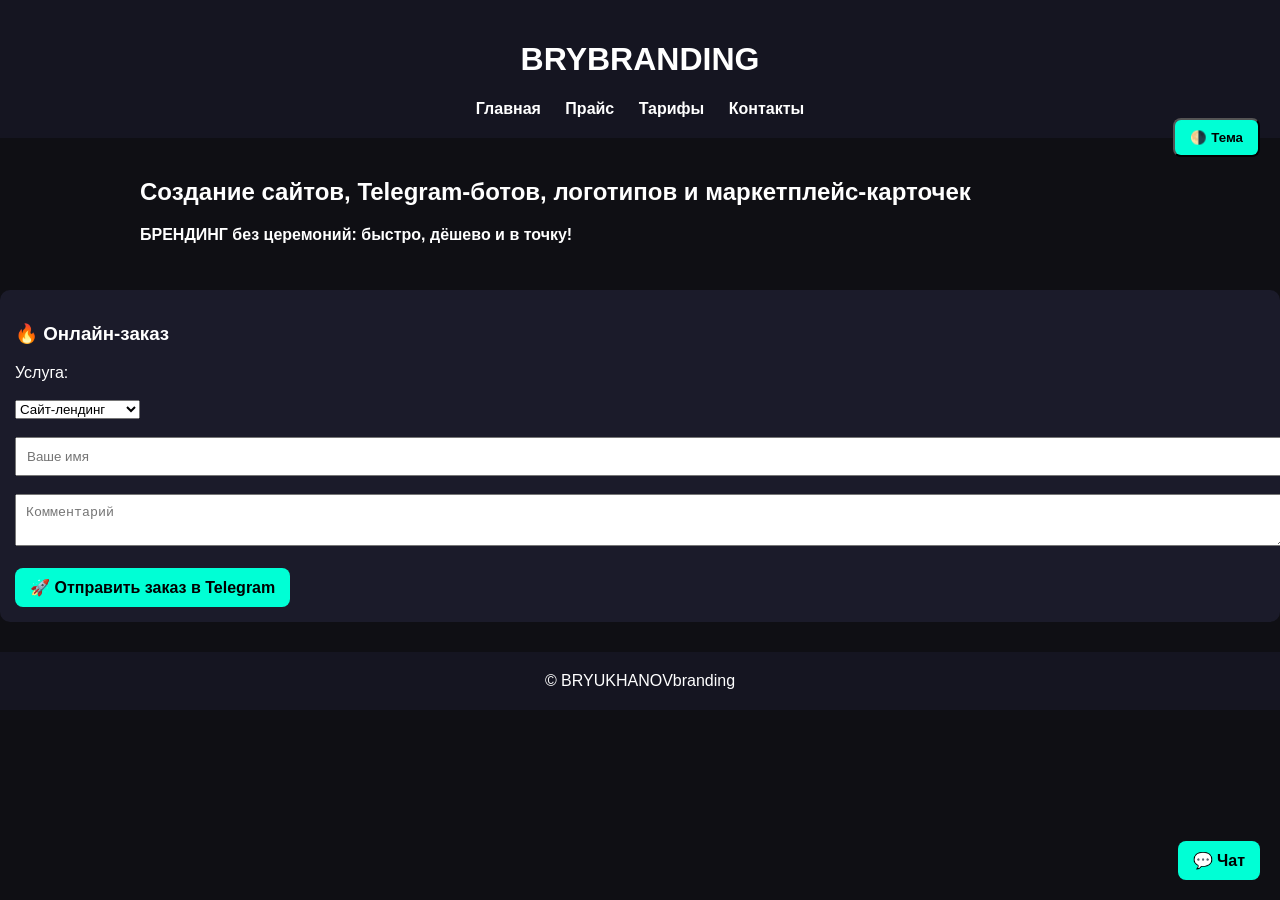
==== commit a59a765f: "Update index.html" ====
--- a/index.html
+++ b/index.html
@@ -27,8 +27,7 @@
 <div class="container">
 
     <h2>Создание сайтов, Telegram-ботов, логотипов и маркетплейс-карточек</h2>
-    <div class="card">
-    <h3>🔥 Наш девиз</h3>
+
     <p><b>БРЕНДИНГ без церемоний: быстро, дёшево и в точку!</b></p>
 </div>
 
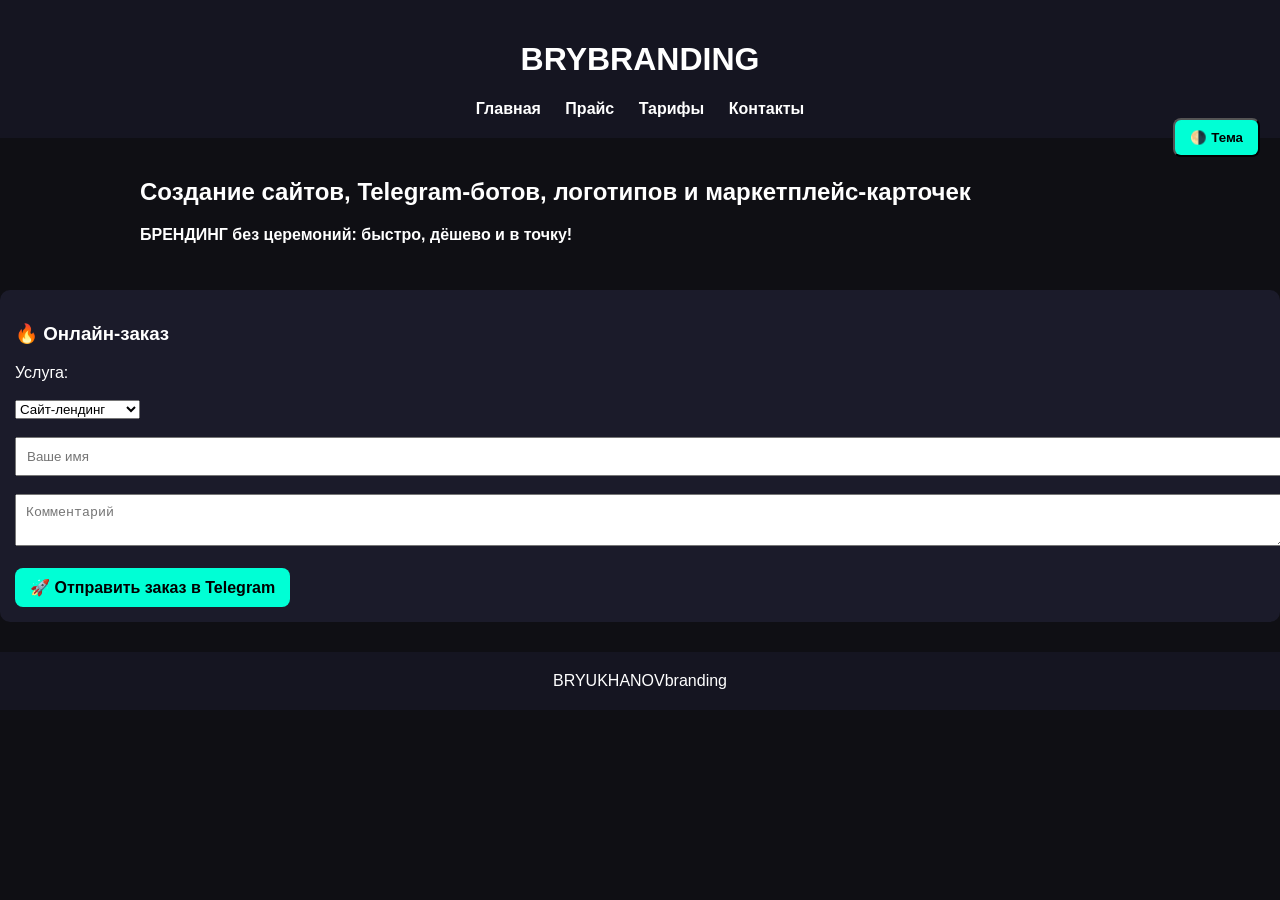
==== commit a21957fe: "Update index.html" ====
--- a/index.html
+++ b/index.html
@@ -57,18 +57,10 @@
         </a>
     </div>
 
-</div>
-
-<!-- 💬 КНОПКА ЧАТА -->
-<a class="button"
-   href="https://t.me/BRYBRANDING"
-   target="_blank"
-   style="position:fixed; bottom:20px; right:20px;">
-   💬 Чат
-</a>
+    
 
 <footer>
-    © BRYUKHANOVbranding
+     BRYUKHANOVbranding
 </footer>
 
 <!-- ⚙️ JS -->
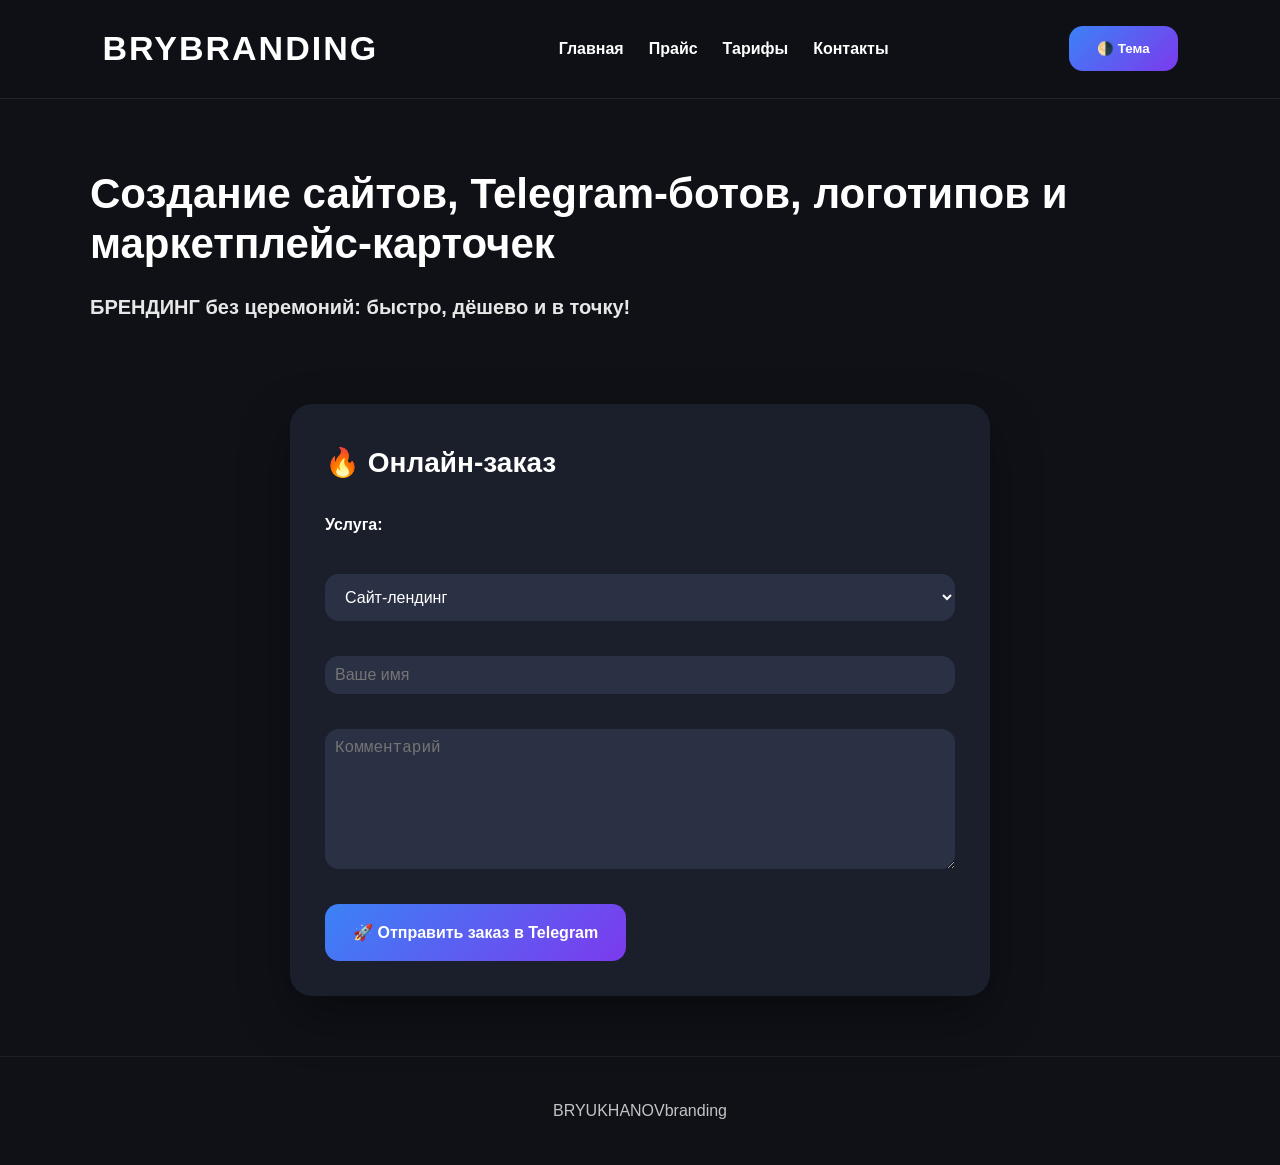
==== commit 851e6a56: "Update index.html" ====
--- a/index.html
+++ b/index.html
@@ -4,6 +4,7 @@
     <meta charset="UTF-8">
     <title>BRYBRANDING</title>
     <link rel="stylesheet" href="style.css">
+<meta name="viewport" content="width=device-width, initial-scale=1.0">
 </head>
 
 <body>
--- a/style.css
+++ b/style.css
@@ -1,139 +1,358 @@
-body {
-    margin: 0;
-    font-family: Arial, sans-serif;
-    background: #0f0f14;
-    color: #ffffff;
-}
-
-header {
-    background: #151521;
-    padding: 20px;
-    text-align: center;
-
-}
-
-nav a {
-    color: white;
-    margin: 0 10px;
-    text-decoration: none;
-    font-weight: bold;
-}
-
-nav a:hover {
-    color: #00ffd5;
-}
-
-.container {
-    padding: 20px;
-    max-width: 1000px;
-    margin: auto;
-}
-
-.card {
-    background: #1b1b2a;
-    padding: 15px;
-    margin: 10px 0;
-    border-radius: 10px;
-}
-
-.price {
-    color: #00ffd5;
-    font-weight: bold;
-}
-
-footer {
-    text-align: center;
-    padding: 20px;
-    background: #151521;
-    margin-top: 30px;
-}
-
-.button {
-    display: inline-block;
-    padding: 10px 15px;
-    background: #00ffd5;
-    color: black;
-    border-radius: 8px;
-    text-decoration: none;
-    font-weight: bold;
-}
-/* ===== ТЕМА (по умолчанию тёмная) ===== */
-
-:root {
-    --bg: #0f0f14;
-    --card: #1b1b2a;
-    --text: #ffffff;
-    --accent: #00ffd5;
-    --header: #151521;
+/* ==========================
+   BRYBRANDING
+   Modern Style 2026
+========================== */
+
+*{
+    margin:0;
+    padding:0;
+    box-sizing:border-box;
+}
+
+html{
+    scroll-behavior:smooth;
+}
+
+body{
+    font-family:-apple-system,BlinkMacSystemFont,"Segoe UI",Roboto,sans-serif;
+    background:#0f1117;
+    color:#fff;
+    line-height:1.7;
+    transition:.3s;
 }
 
 /* Светлая тема */
-body.light {
-    --bg: #e6e6e6;
-    --card: #ffffff;
-    --text: #111111;
-    --accent: #0077ff;
-    --header: #d9d9d9;
-}
-
-/* ===== ПРИМЕНЕНИЕ ПЕРЕМЕННЫХ ===== */
-
-body {
-    margin: 0;
-    font-family: Arial, sans-serif;
-    background: var(--bg);
-    color: var(--text);
-    transition: 0.3s ease;
-}
-
-header {
-    background: var(--header);
-    padding: 20px;
-    text-align: center;
-}
-
-nav a {
-    color: var(--text);
-    margin: 0 10px;
-    text-decoration: none;
-    font-weight: bold;
-}
-
-nav a:hover {
-    color: var(--accent);
-}
-
-.container {
-    padding: 20px;
-    max-width: 1000px;
-    margin: auto;
-}
-
-.card {
-    background: var(--card);
-    padding: 15px;
-    margin: 10px 0;
-    border-radius: 10px;
-}
-
-.price {
-    color: var(--accent);
-    font-weight: bold;
-}
-
-footer {
-    text-align: center;
-    padding: 20px;
-    background: var(--header);
-    margin-top: 30px;
-}
-
-.button {
-    display: inline-block;
-    padding: 10px 15px;
-    background: var(--accent);
-    color: black;
-    border-radius: 8px;
-    text-decoration: none;
-    font-weight: bold;
-}
+
+body.light{
+    background:#f4f6fb;
+    color:#222;
+}
+
+/* HEADER */
+
+header{
+    position:sticky;
+    top:0;
+    z-index:1000;
+
+    display:flex;
+    justify-content:space-between;
+    align-items:center;
+    flex-wrap:wrap;
+    gap:15px;
+
+    padding:20px 8%;
+
+    background:rgba(15,17,23,.9);
+    backdrop-filter:blur(14px);
+
+    border-bottom:1px solid rgba(255,255,255,.08);
+}
+
+body.light header{
+    background:rgba(255,255,255,.92);
+}
+
+header h1{
+    font-size:34px;
+    font-weight:800;
+    letter-spacing:2px;
+}
+
+nav{
+    display:flex;
+    gap:25px;
+    flex-wrap:wrap;
+}
+
+nav a{
+    color:inherit;
+    text-decoration:none;
+    font-weight:600;
+    transition:.25s;
+}
+
+nav a:hover{
+    color:#4f8cff;
+}
+
+/* Контент */
+
+.container{
+    width:min(1100px,92%);
+    margin:auto;
+    padding:70px 0 40px;
+}
+
+.container h2{
+    font-size:42px;
+    line-height:1.2;
+    margin-bottom:20px;
+}
+
+.container p{
+    font-size:20px;
+    opacity:.9;
+}
+
+/* Карточка */
+
+.card{
+
+    width:min(700px,92%);
+    margin:40px auto;
+
+    background:#1b1f2b;
+
+    border-radius:22px;
+
+    padding:35px;
+
+    box-shadow:
+        0 20px 50px rgba(0,0,0,.35);
+
+    transition:.3s;
+}
+
+body.light .card{
+    background:white;
+}
+
+.card:hover{
+    transform:translateY(-4px);
+}
+
+.card h3{
+    margin-bottom:25px;
+    font-size:28px;
+}
+
+label{
+    font-weight:700;
+}
+
+/* Поля */
+
+input,
+textarea,
+select{
+
+    width:100%;
+
+    padding:14px 16px;
+
+    border:none;
+
+    border-radius:14px;
+
+    margin-top:8px;
+
+    font-size:16px;
+
+    outline:none;
+
+    background:#2b3144;
+
+    color:white;
+
+    transition:.25s;
+
+}
+
+body.light input,
+body.light textarea,
+body.light select{
+
+    background:#edf1f8;
+
+    color:#222;
+
+}
+
+input:focus,
+textarea:focus,
+select:focus{
+
+    box-shadow:0 0 0 3px #4f8cff66;
+
+}
+
+textarea{
+    min-height:140px;
+    resize:vertical;
+}
+
+/* Кнопки */
+
+.button{
+
+    display:inline-block;
+
+    background:linear-gradient(135deg,#3b82f6,#7c3aed);
+
+    color:white;
+
+    text-decoration:none;
+
+    border:none;
+
+    border-radius:14px;
+
+    padding:15px 28px;
+
+    cursor:pointer;
+
+    font-weight:700;
+
+    transition:.25s;
+}
+
+.button:hover{
+
+    transform:translateY(-2px);
+
+    box-shadow:0 15px 30px rgba(59,130,246,.35);
+
+}
+
+/* Footer */
+
+footer{
+
+    text-align:center;
+
+    padding:40px 20px;
+
+    opacity:.75;
+
+    margin-top:60px;
+
+    border-top:1px solid rgba(255,255,255,.08);
+
+}
+
+/* ==========================
+   АДАПТИВНОСТЬ
+========================== */
+
+@media (max-width:900px){
+
+header{
+
+    flex-direction:column;
+
+    text-align:center;
+
+}
+
+nav{
+
+    justify-content:center;
+
+}
+
+header .button{
+
+    width:100%;
+
+}
+
+.container{
+
+    padding-top:45px;
+
+}
+
+.container h2{
+
+    font-size:34px;
+
+}
+
+}
+
+@media (max-width:700px){
+
+.container h2{
+
+    font-size:28px;
+
+}
+
+.container p{
+
+    font-size:18px;
+
+}
+
+.card{
+
+    padding:25px;
+
+}
+
+.card h3{
+
+    font-size:24px;
+
+}
+
+.button{
+
+    width:100%;
+
+    text-align:center;
+
+}
+
+}
+
+@media (max-width:480px){
+
+header{
+
+    padding:18px;
+
+}
+
+header h1{
+
+    font-size:28px;
+
+}
+
+nav{
+
+    flex-direction:column;
+
+    gap:12px;
+
+}
+
+.container{
+
+    width:90%;
+
+}
+
+.container h2{
+
+    font-size:24px;
+
+}
+
+.container p{
+
+    font-size:16px;
+
+}
+
+.card{
+
+    width:90%;
+
+    padding:20px;
+
+}
+
+}
